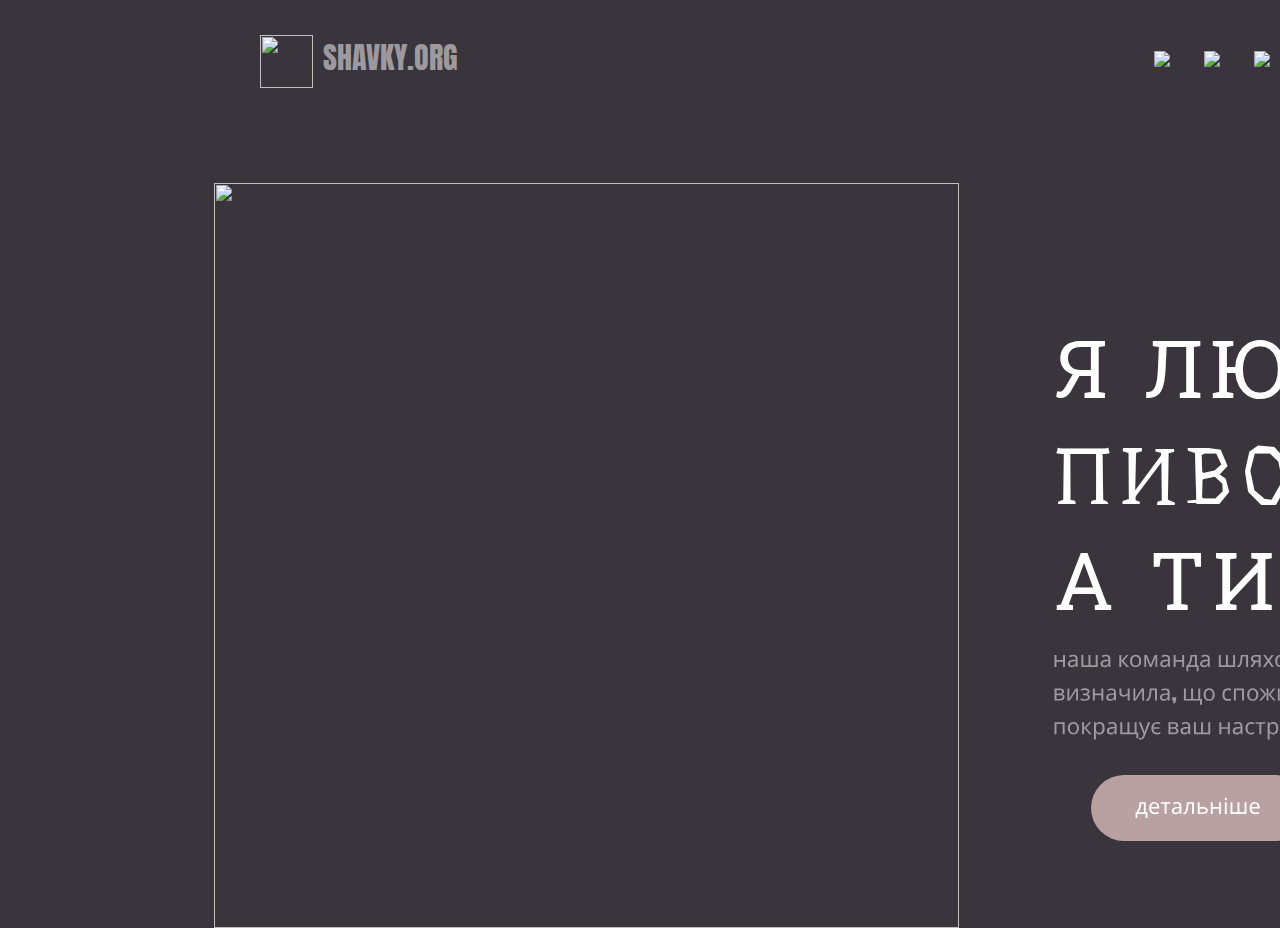
==== html/index.html @ 7ac3dccb "main, part-1 and fixes for header" ====
<!DOCTYPE html>
<html>
<head>
    <link rel="stylesheet" href="../css/index.css" />
    <title>Page Title</title>
</head>
<body>
    <header>
        <nav>
            <div class="logo">
                <img class="beer" src="../src/logo_beer.svg">
                <span class="text">shavky.org</span>
            </div>
			<ul>
				<li><a href="#"><img src="../src/головна.svg"></a></li>
				<li><a href="#"><img src="../src/пиво і страви.svg" ></a></li>
				<li><a href="#"><img src="../src/де купити.svg" style="height:13.5px"></a></li>
                <li><a href="#"><img src="../src/акції.svg" style="height:16px"></a></li>
			</ul>
		</nav>
	</header>

	<main>
        <div class="part-1">
            <img src="../src/Ellipse 1.png" alt="" class="ellipse">
            <img class="beer" src="../src/main_beer.svg">
            <h1>Я люблю <span>пиво</span><p style="margin:0"> а ти?</p></h1>
            <img class="text" src="../src/наша команда шляхом.svg">
            <a class="more" href="#"><img class="text2" src="../src/детальніше.svg" alt=""></a>
            </div>
        </div>
	</main>

	<footer>
		
	</footer>
</body>
</html>
---- css/index.css ----
@import url('https://fonts.googleapis.com/css2?family=Anton&display=swap');
@import url('https://fonts.googleapis.com/css2?family=Roboto+Slab&display=swap');
@import url('https://fonts.googleapis.com/css2?family=Underdog&display=swap');
body {
    background-color: #3A353D;
    margin: 0;
}

/*HEADER*/
nav {
    color:white;
    position: absolute;
    width: 1345.47px;
    height: 53px;
    left: 130px;
    top: 35px;
}
nav .logo .beer {
    position: absolute;
    width: 53px;
    height: 53px;
    left: 130px;
    top: 0px;
}
nav .logo .text {
    position: absolute;
    text-transform: uppercase;
    width: 135px;
    height: 45px;
    left: 193px;
    top: 0px;

    font-family: 'Anton';
    font-style: normal;
    font-weight: 400;
    font-size: 30px;
    line-height: 45px;

    color: rgba(255, 255, 255, 0.5);


}
nav ul {
    position: absolute;
    width: 506.47px;
    height: 24px;
    left: 969px;
    top: 0px;
}
nav ul li {
    display: inline;
    margin: 15px;
    text-transform: uppercase;

    color: #FFFFFF;
}
/*MAIN*/
.part-1 .beer{
    position: absolute;
    width: 745px;
    height: 745px;
    left: 214px;
    top: 183px;
}
.part-1 h1 {
    position: absolute;
    width: 477px;
    height: 303px;
    left: 1054px;
    top: 260px;

    font-family: 'Roboto Slab';
    font-style: normal;
    font-weight: 400;
    font-size: 80px;
    line-height: 106px;
    letter-spacing: 0.1em;
    text-transform: uppercase;
    color: #FFFFFF;
}
.part-1 h1 span {
    font-family: 'Underdog';
    font-style: normal;
    font-weight: 400;
    font-size: 80px;
    line-height: 92px;
    letter-spacing: 0.1em;
    text-transform: uppercase;
}
.part-1 .text {
    position: absolute;
    width: 461.58px;
    height: 94px;
    left: 1054px;
    top: 648px;
}
.part-1 .ellipse {
    width: 600px;
}
.part-1 .more {
    position: absolute;
    width: 218.44px;
    height: 66px;
    left: 1091.04px;
    top: 775px;
    background: #B9A1A1;
    border-radius: 35px;
}
.part-1 .more .text2 {
    position: relative;
    top: 34%;
    left: 20%;
}
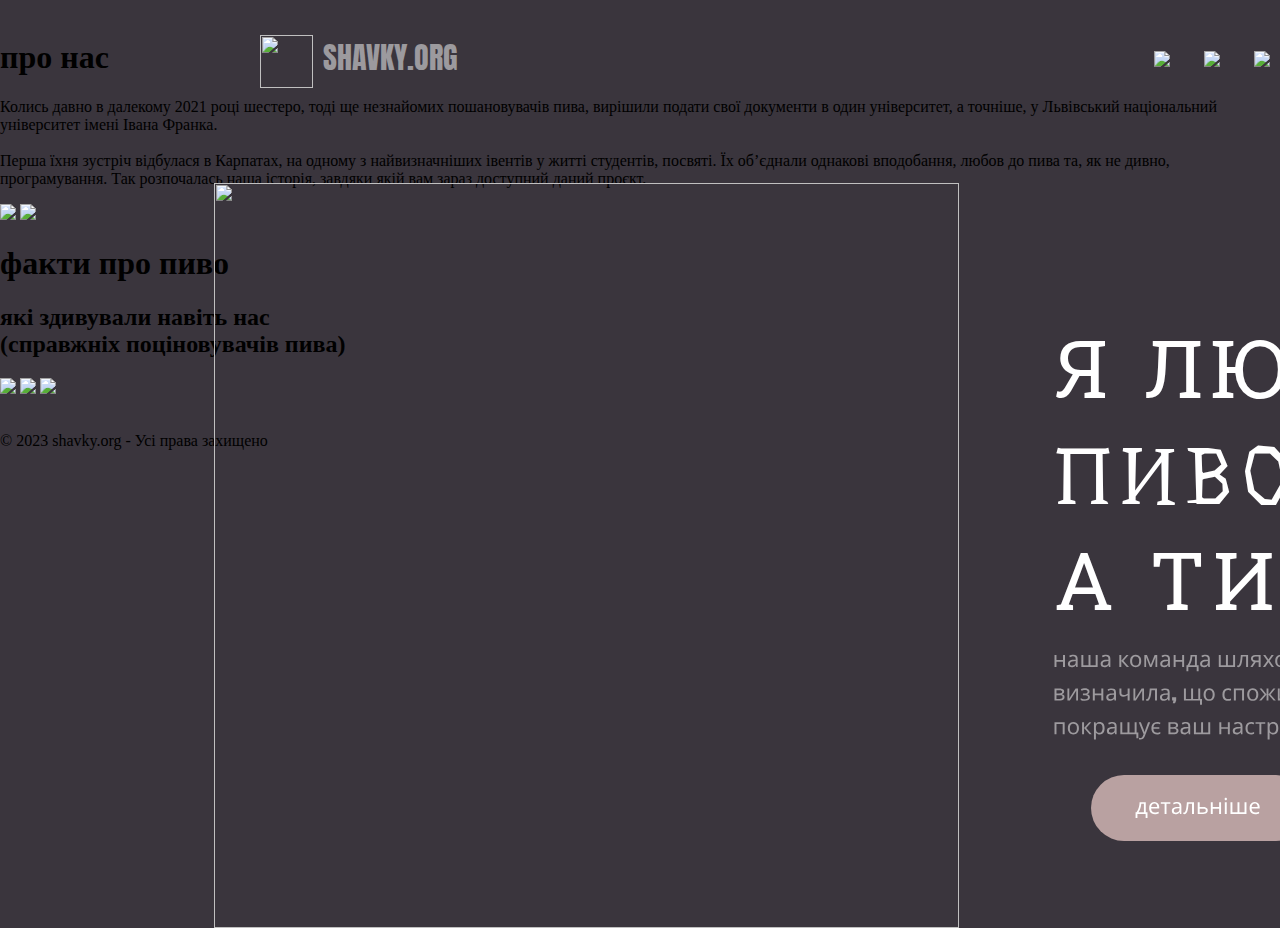
==== commit bfb43e70: "smooth more button" ====
--- a/html/index.html
+++ b/html/index.html
@@ -3,6 +3,31 @@
 <head>
     <link rel="stylesheet" href="../css/index.css" />
     <title>Page Title</title>
+    <script src="https://ajax.googleapis.com/ajax/libs/jquery/3.3.1/jquery.min.js"></script>
+    <script>
+    $(document).ready(function(){
+    $("a").on('click', function(event) {
+
+    
+        if (this.hash !== "") {
+        event.preventDefault();
+
+    
+        var hash = this.hash;
+
+    
+    
+        $('html, body').animate({
+            scrollTop: $(hash).offset().top
+        }, 800, function(){
+    
+    
+            window.location.hash = hash;
+        });
+        }
+    });
+    });
+    </script>
 </head>
 <body>
     <header>
@@ -13,7 +38,7 @@
             </div>
 			<ul>
 				<li><a href="#"><img src="../src/головна.svg"></a></li>
-				<li><a href="#"><img src="../src/пиво і страви.svg" ></a></li>
+				<li><a href="choose beer.html"><img src="../src/пиво і страви.svg" ></a></li>
 				<li><a href="#"><img src="../src/де купити.svg" style="height:13.5px"></a></li>
                 <li><a href="#"><img src="../src/акції.svg" style="height:16px"></a></li>
 			</ul>
@@ -26,13 +51,27 @@
             <img class="beer" src="../src/main_beer.svg">
             <h1>Я люблю <span>пиво</span><p style="margin:0"> а ти?</p></h1>
             <img class="text" src="../src/наша команда шляхом.svg">
-            <a class="more" href="#"><img class="text2" src="../src/детальніше.svg" alt=""></a>
-            </div>
+            <a class="more" href="#more-link"><img class="text2" src="../src/детальніше.svg" alt=""></a>
+        </div>
+        <div class="part-2">
+            <span class="text">
+                <h1>про нас</h1>
+                <p>Колись давно в далекому 2021 році шестеро, тоді ще незнайомих пошановувачів пива, вирішили подати свої документи в один університет, а точніше, у Львівський національний університет імені Івана Франка.<br/><br/>Перша їхня зустріч відбулася в Карпатах, на одному з найвизначніших івентів у житті студентів, посвяті. Їх об’єднали однакові вподобання, любов до пива та, як не дивно, програмування. Так розпочалась наша історія, завдяки якій вам зараз доступний даний проєкт.</p>
+            </span>
+            <img class="team" src="../src/фото команди.svg">
+            <img class="ellipse2" src="../src/Ellipse 2.png">
+        </div>
+        <div class="part-3">
+            <h1 id="more-link">факти про пиво</h1>
+            <h2>які здивували навіть нас<br/>(справжніх поціновувачів пива)</h2>
+            <img class="beer-up" src="../src/пиво зверху.svg">
+            <img class="text" src="../src/текст список.svg">
+            <img class="ellipse3" src="../src/Ellipse 3.png">
         </div>
 	</main>
-
 	<footer>
-		
+		<img class="youtube" src="../src/youtube.svg" alt="">
+        <p>© 2023 shavky.org - Усі права захищено</p>
 	</footer>
 </body>
 </html>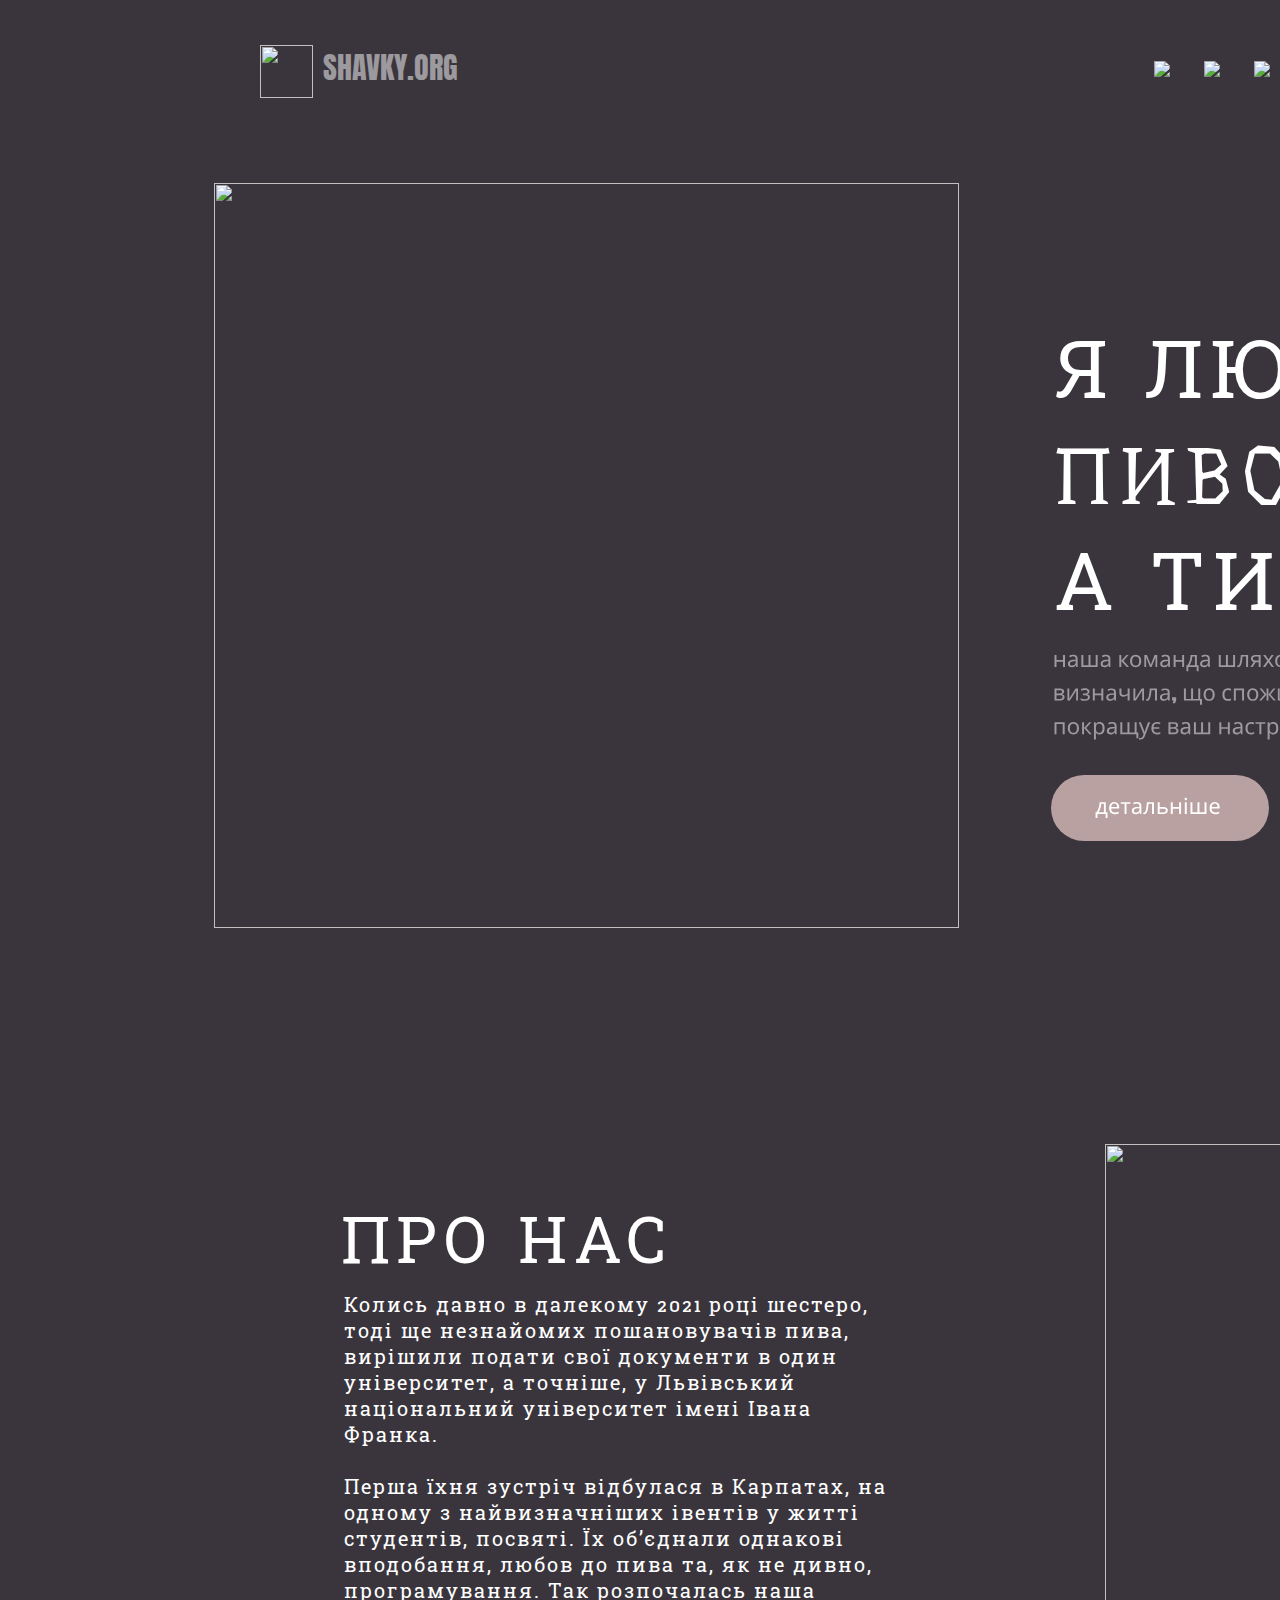
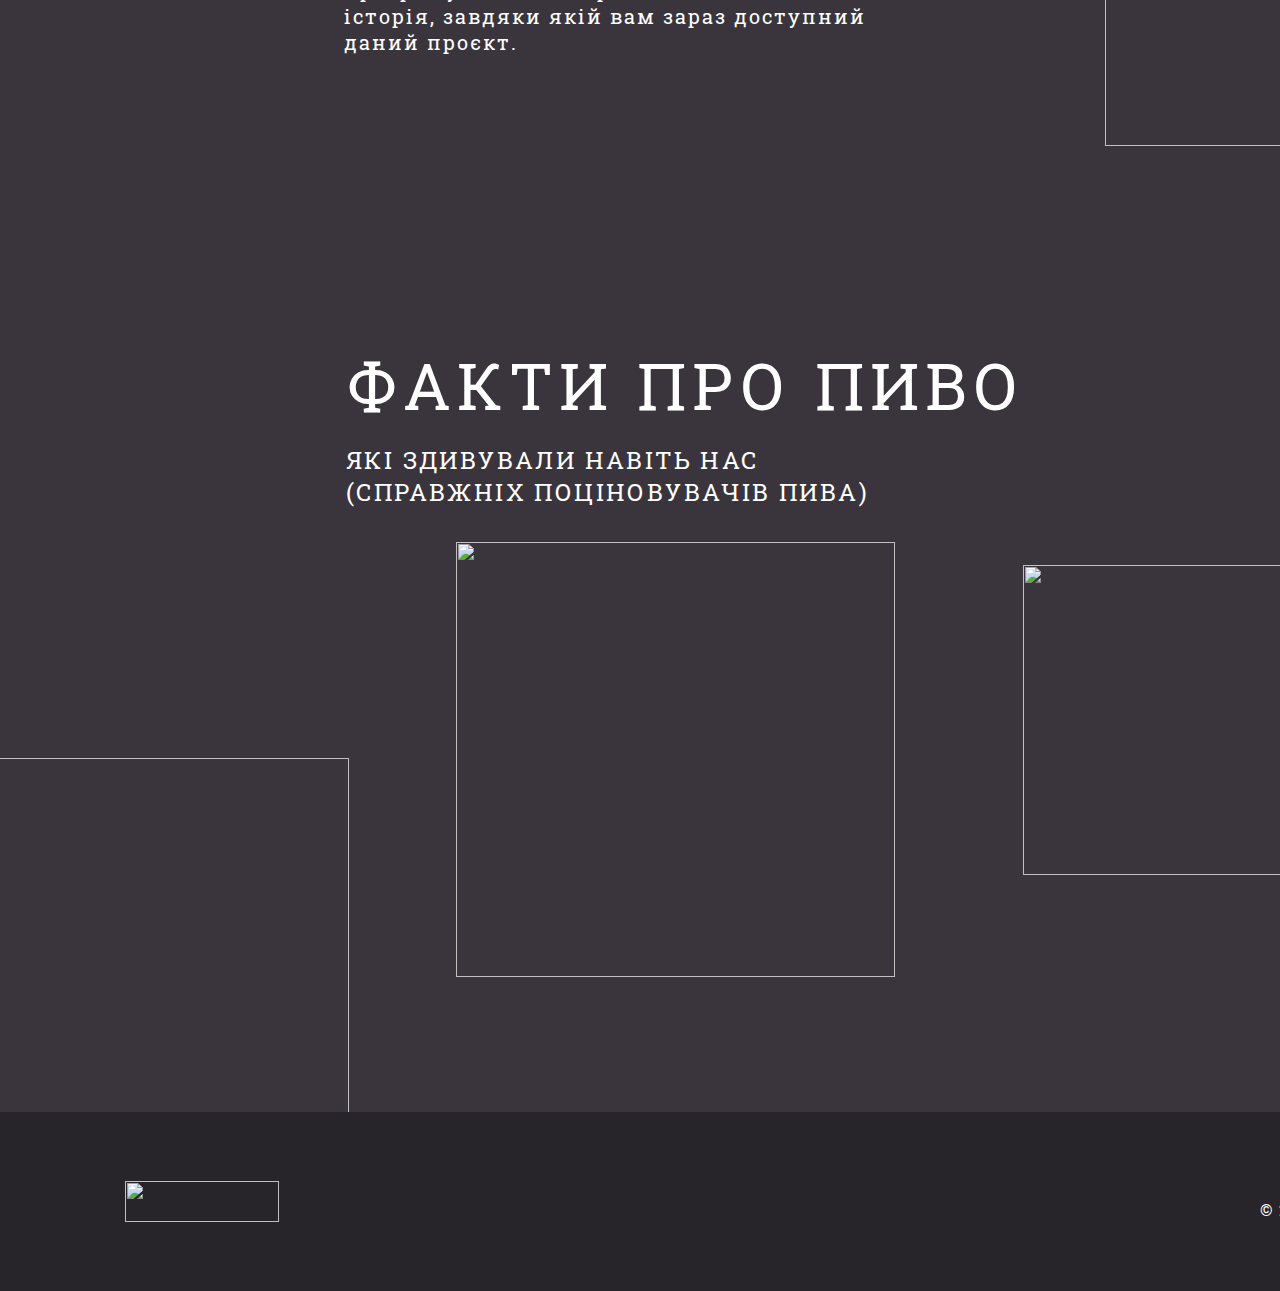
==== commit 9edff3c7: "the end of the demo" ====
--- a/html/index.html
+++ b/html/index.html
@@ -27,6 +27,9 @@
         }
     });
     });
+
+    
+
     </script>
 </head>
 <body>
@@ -38,7 +41,7 @@
             </div>
 			<ul>
 				<li><a href="#"><img src="../src/головна.svg"></a></li>
-				<li><a href="choose beer.html"><img src="../src/пиво і страви.svg" ></a></li>
+				<li><a href="choose.html"><img src="../src/пиво і страви.svg" ></a></li>
 				<li><a href="#"><img src="../src/де купити.svg" style="height:13.5px"></a></li>
                 <li><a href="#"><img src="../src/акції.svg" style="height:16px"></a></li>
 			</ul>
--- a/css/index.css
+++ b/css/index.css
@@ -1,6 +1,12 @@
 @import url('https://fonts.googleapis.com/css2?family=Anton&display=swap');
 @import url('https://fonts.googleapis.com/css2?family=Roboto+Slab&display=swap');
 @import url('https://fonts.googleapis.com/css2?family=Underdog&display=swap');
+html{
+    user-select: none;    
+}
+img {
+    pointer-events: none
+}
 body {
     background-color: #3A353D;
     margin: 0;
@@ -13,7 +19,7 @@
     width: 1345.47px;
     height: 53px;
     left: 130px;
-    top: 35px;
+    top: 45px;
 }
 nav .logo .beer {
     position: absolute;
@@ -101,7 +107,7 @@
     position: absolute;
     width: 218.44px;
     height: 66px;
-    left: 1091.04px;
+    left: 1051.04px;
     top: 775px;
     background: #B9A1A1;
     border-radius: 35px;
@@ -110,4 +116,155 @@
     position: relative;
     top: 34%;
     left: 20%;
+}
+
+
+
+.part-2 .text{
+    position: absolute;
+    width: 549px;
+    height: 501px;
+    left: 214px;
+    top: 1151px;
+}
+.part-2 .text h1{
+    position: absolute;
+    width: 500px;
+    height: 84px;
+    left: 43px;
+    top: 2px;
+
+    font-family: 'Roboto Slab';
+    font-style: normal;
+    font-weight: 400;
+    font-size: 64px;
+    line-height: 84px;
+    text-align: center;
+    letter-spacing: 0.1em;
+    text-transform: uppercase;
+
+    color: #FFFFFF;
+}
+.part-2 .text p{
+    position: absolute;
+    width: 549px;
+    height: 364px;
+    left: 130px;
+    top: 120px;
+
+    font-family: 'Roboto Slab';
+    font-style: normal;
+    font-weight: 400;
+    font-size: 20px;
+    line-height: 26px;
+    letter-spacing: 0.1em;
+    font-variant: small-caps;
+
+    color: #FFFFFF;
+}
+.part-2 .team{
+    position: absolute;
+    width: 494px;
+    height: 602px;
+    left: 1105px;
+    top: 1144px;
+}
+.part-2 .ellipse2{
+    position: absolute;
+    width: 233px;
+    left: 1673px;
+    top: 1009px;
+}
+
+
+
+.part-3 h1{
+    position: absolute;
+    width: 680px;
+    height: 84px;
+    left: 346px;
+    top: 1900px;
+
+    font-family: 'Roboto Slab';
+    font-style: normal;
+    font-weight: 400;
+    font-size: 64px;
+    line-height: 84px;
+    text-align: center;
+    letter-spacing: 0.1em;
+    text-transform: uppercase;
+
+    color: #FFFFFF;
+}
+.part-3 h2{
+    position: absolute;
+    width: 564px;
+    height: 64px;
+    left: 346px;
+    top: 2024px;
+
+    font-family: 'Roboto Slab';
+    font-style: normal;
+    font-weight: 400;
+    font-size: 24px;
+    line-height: 32px;
+    letter-spacing: 0.1em;
+    text-transform: uppercase;
+
+    color: #FFFFFF;
+}
+.part-3 .beer-up{
+    position: absolute;
+    width: 439px;
+    height: 435px;
+    left: 456px;
+    top: 2142px;
+}
+.part-3 .text{
+    position: absolute;
+    width: 537px;
+    height: 310px;
+    left: 1023px;
+    top: 2165px;
+}
+.part-3 .ellipse3{
+    position: absolute;
+    width: 719px;
+    height: 521px;
+    left: -369.63px;
+    top: 2358px;
+}
+footer{
+    position: absolute;
+    width: 100%;
+    height: 179px;
+    left: 0px;
+    top: 2712px;
+
+    background: #27242A;
+}
+footer .youtube{
+    position: absolute;
+    width: 154px;
+    height: 41px;
+    left: 125px;
+    top: 69px;
+}
+footer p{
+    position: absolute;
+    width: 417px;
+    height: 21px;
+    left: 1259px;
+    top: 71px;
+
+    font-family: 'Roboto Slab';
+    font-style: normal;
+    font-weight: 400;
+    font-size: 16px;
+    line-height: 21px;
+    text-align: center;
+    letter-spacing: 0.1em;
+    text-transform: uppercase;
+
+    color: #FFFFFF;
 }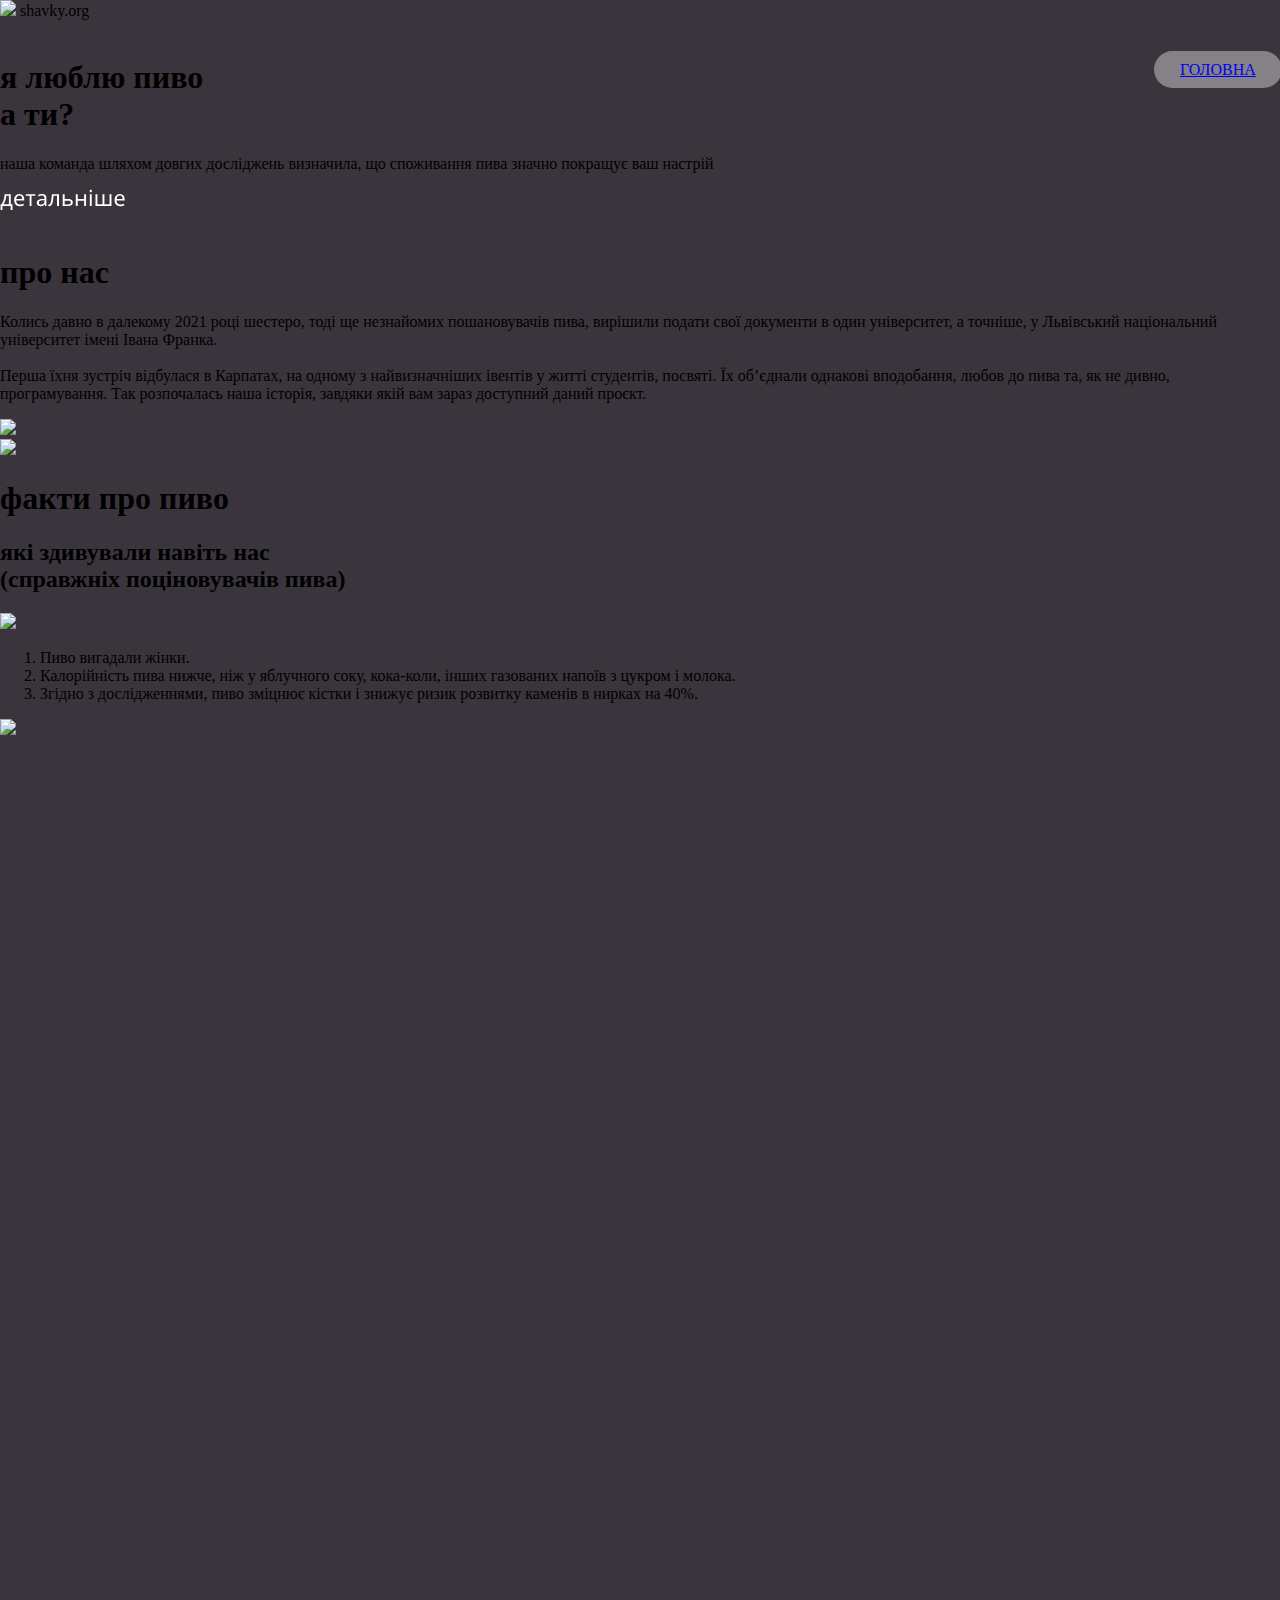
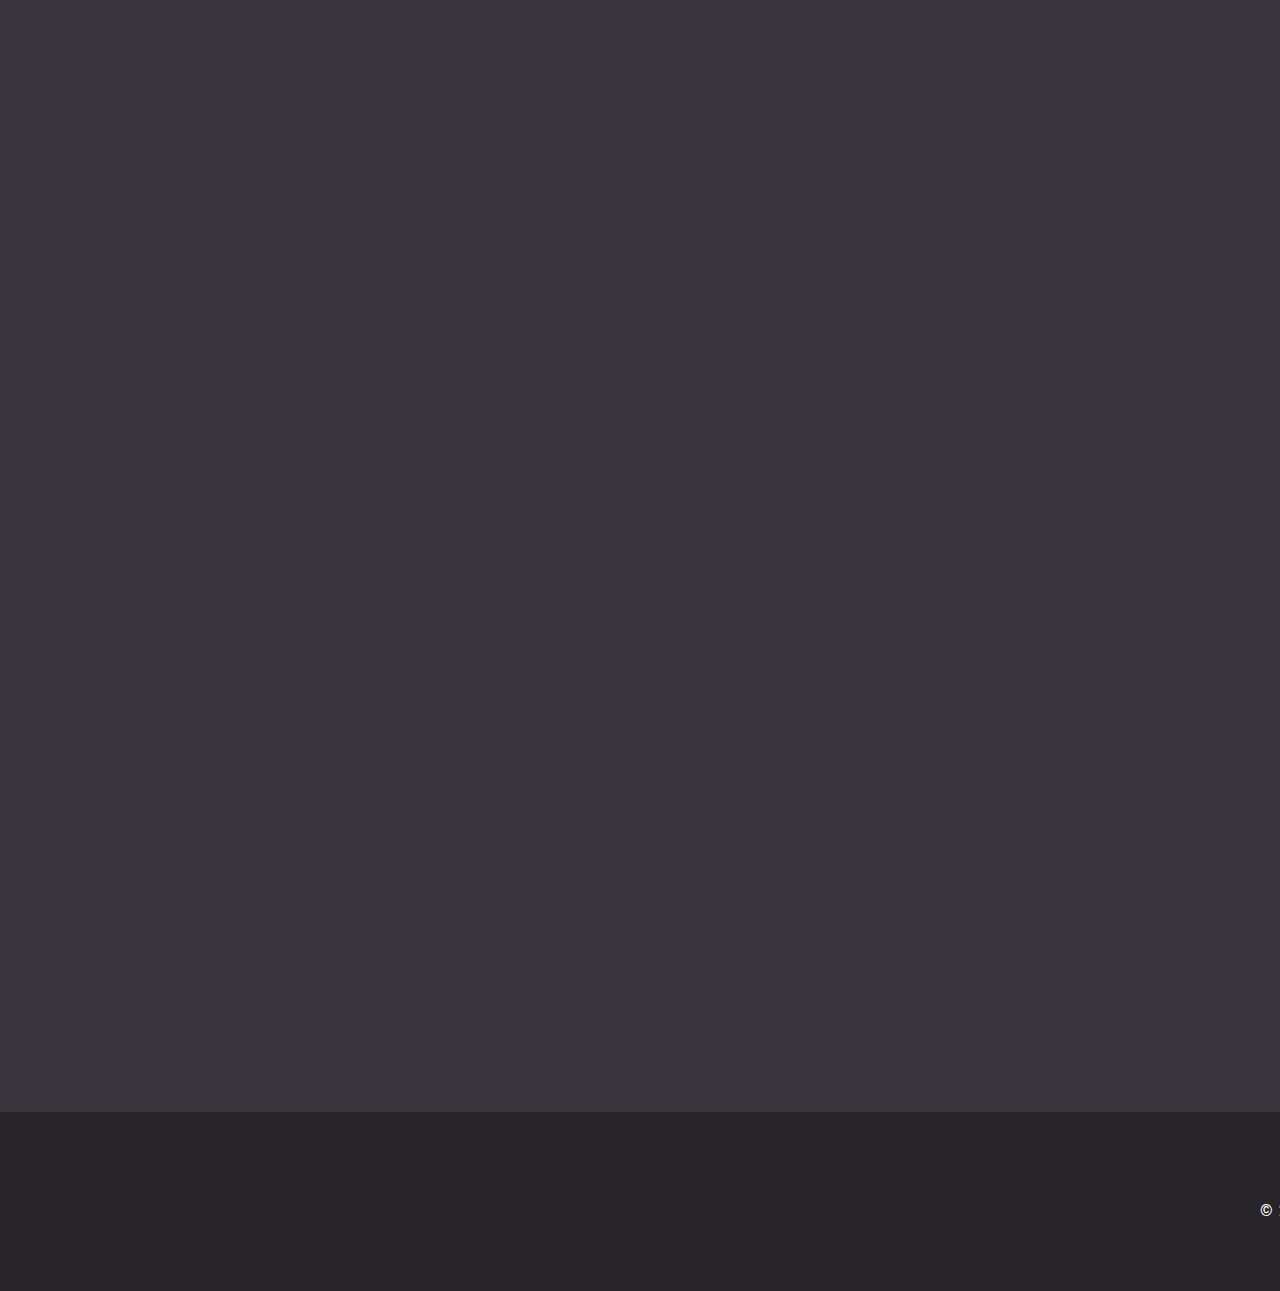
==== commit a3c2e5b2: "fix end" ====
--- a/html/index.html
+++ b/html/index.html
@@ -7,74 +7,85 @@
     <script>
     $(document).ready(function(){
     $("a").on('click', function(event) {
-
-    
         if (this.hash !== "") {
         event.preventDefault();
-
-    
         var hash = this.hash;
-
-    
-    
         $('html, body').animate({
             scrollTop: $(hash).offset().top
         }, 800, function(){
-    
-    
             window.location.hash = hash;
         });
         }
     });
     });
-
-    
-
     </script>
 </head>
 <body>
-    <header>
-        <nav>
+    <div id="part-1">
+        <header>
             <div class="logo">
                 <img class="beer" src="../src/logo_beer.svg">
                 <span class="text">shavky.org</span>
             </div>
-			<ul>
-				<li><a href="#"><img src="../src/головна.svg"></a></li>
-				<li><a href="choose.html"><img src="../src/пиво і страви.svg" ></a></li>
-				<li><a href="#"><img src="../src/де купити.svg" style="height:13.5px"></a></li>
-                <li><a href="#"><img src="../src/акції.svg" style="height:16px"></a></li>
-			</ul>
-		</nav>
-	</header>
-
-	<main>
-        <div class="part-1">
-            <img src="../src/Ellipse 1.png" alt="" class="ellipse">
-            <img class="beer" src="../src/main_beer.svg">
-            <h1>Я люблю <span>пиво</span><p style="margin:0"> а ти?</p></h1>
-            <img class="text" src="../src/наша команда шляхом.svg">
-            <a class="more" href="#more-link"><img class="text2" src="../src/детальніше.svg" alt=""></a>
+            <nav>
+            <ul>
+                <li><a href="#" style="background: rgba(217, 217, 217, 0.47);
+                    border-radius: 40px;padding: 10px 26px 10px 26px;">головна</a></li>
+                <li><a href="choose.html">пиво і страви</a></li>
+                <li><a href="#">де купити</a></li>
+            </ul>
+            </nav>
+        </header>
+        <div class="content">
+            <div class="left">
+                <img src="../src/main_beer.svg" alt="">
+            </div>
+            <div class="right">
+                <h1>я люблю <span>пиво</span><br/> а ти?</h1>
+                <p>наша команда шляхом довгих досліджень визначила, що споживання пива значно покращує ваш настрій</p>
+                <a href="#more-link"><img class="text2" src="../src/детальніше.svg" alt=""></a>
+            </div>
         </div>
-        <div class="part-2">
-            <span class="text">
+        <img src="../src/Ellipse 1.png" alt="" class="ellipse">
+    </div>
+    <div id="part-2">
+        <div class="content">
+            <div class="left">
                 <h1>про нас</h1>
                 <p>Колись давно в далекому 2021 році шестеро, тоді ще незнайомих пошановувачів пива, вирішили подати свої документи в один університет, а точніше, у Львівський національний університет імені Івана Франка.<br/><br/>Перша їхня зустріч відбулася в Карпатах, на одному з найвизначніших івентів у житті студентів, посвяті. Їх об’єднали однакові вподобання, любов до пива та, як не дивно, програмування. Так розпочалась наша історія, завдяки якій вам зараз доступний даний проєкт.</p>
-            </span>
-            <img class="team" src="../src/фото команди.svg">
-            <img class="ellipse2" src="../src/Ellipse 2.png">
+            </div>
+            <div class="right">
+                <!-- проти бешти -->
+                <!-- <div class="hide"></div> -->
+                <img src="../src/фото команди.svg">
+            </div>
         </div>
-        <div class="part-3">
+        <img class="ellipse" src="../src/Ellipse 2.png">
+    </div>
+    <div id="part-3">
+        <div class="title">
             <h1 id="more-link">факти про пиво</h1>
             <h2>які здивували навіть нас<br/>(справжніх поціновувачів пива)</h2>
-            <img class="beer-up" src="../src/пиво зверху.svg">
-            <img class="text" src="../src/текст список.svg">
-            <img class="ellipse3" src="../src/Ellipse 3.png">
         </div>
-	</main>
-	<footer>
-		<img class="youtube" src="../src/youtube.svg" alt="">
-        <p>© 2023 shavky.org - Усі права захищено</p>
+        <div class="content">
+            <div class="left">
+                <img src="../src/пиво зверху.svg">
+            </div>
+            <div class="right">
+                <ol type="1">
+                    <li>Пиво вигадали жінки.</li>
+                    <li>Калорійність пива нижче, ніж у яблучного соку, кока-коли, інших газованих напоїв з цукром і молока.</li>
+                    <li>Згідно з дослідженнями, пиво зміцнює кістки і знижує ризик розвитку каменів в нирках на 40%.</li>
+                </ol>
+            </div>
+        </div>
+        <img class="ellipse" src="../src/Ellipse 3.png">
+    </div>
+    <footer>
+        <div class="content">
+		    <img src="../src/youtube.svg" alt="">
+            <p>© 2023 shavky.org - Усі права захищено</p>
+        </div>
 	</footer>
 </body>
 </html>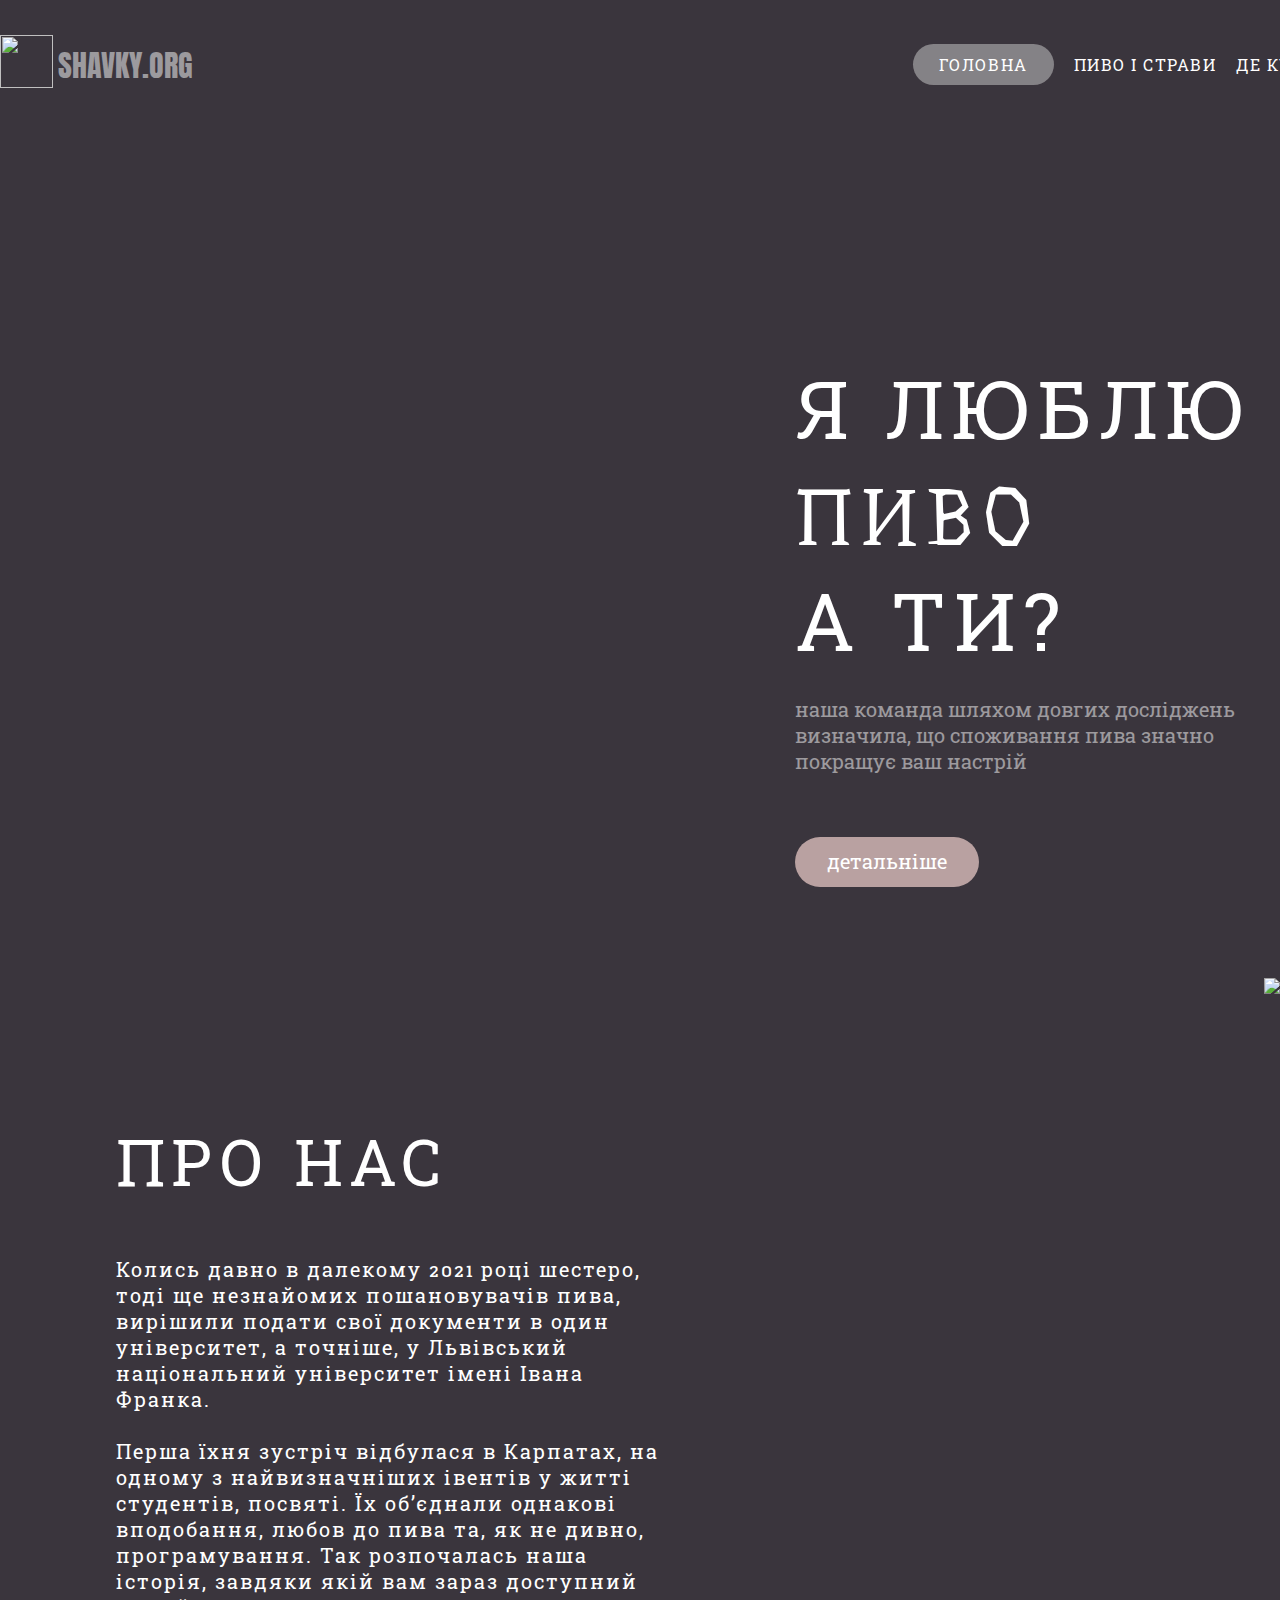
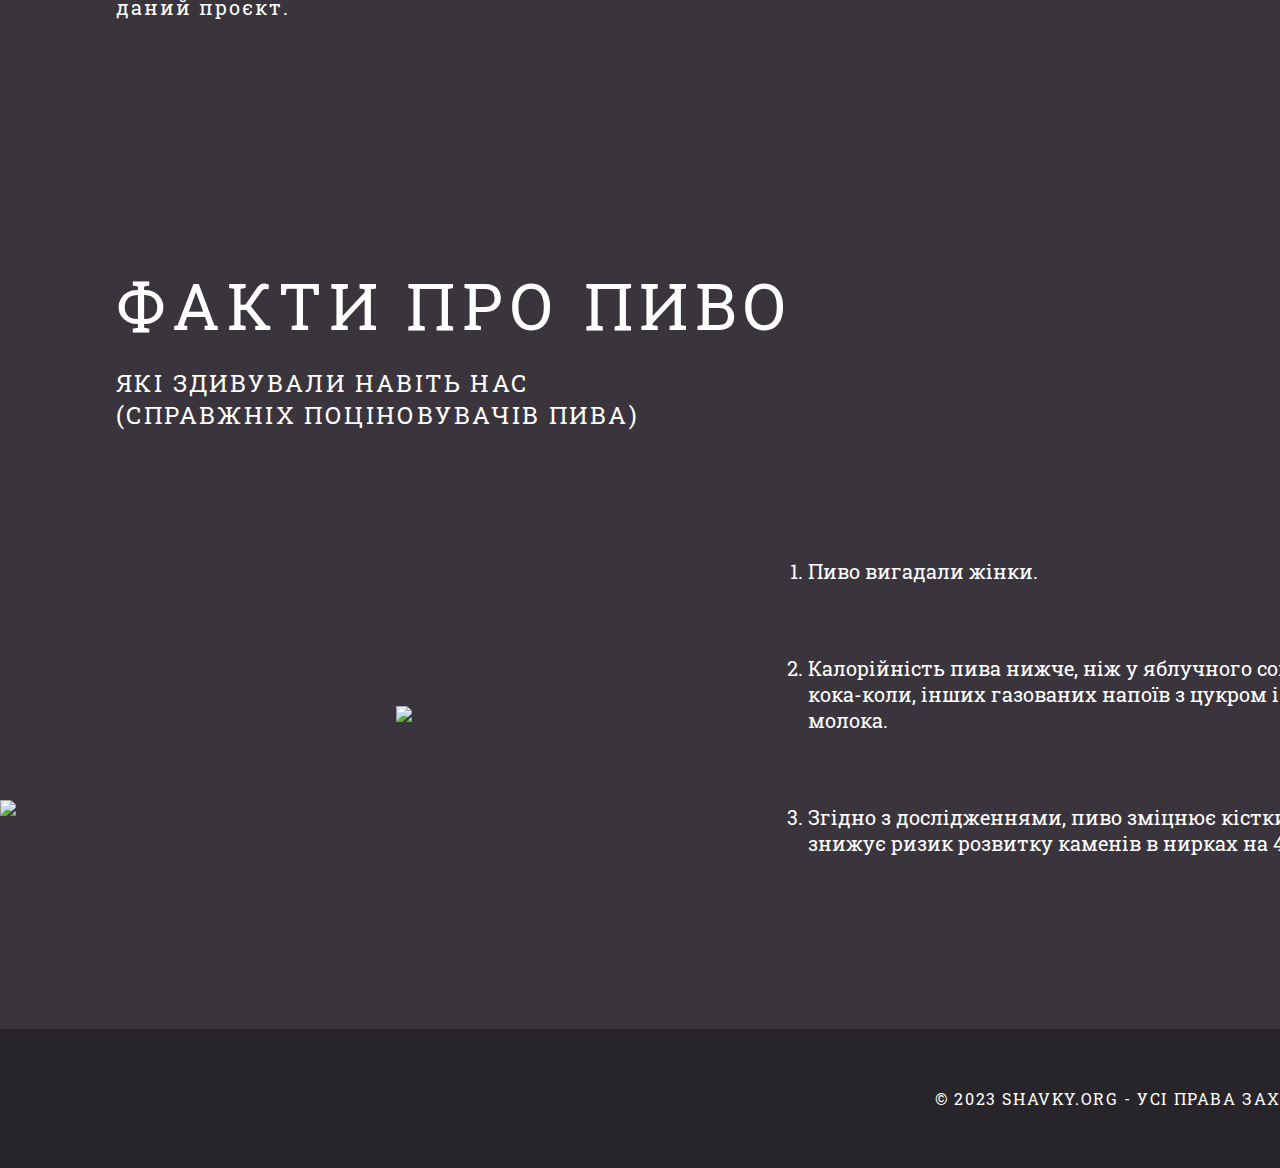
==== commit 85fc831c: "small fix index.html" ====
--- a/html/index.html
+++ b/html/index.html
@@ -43,7 +43,7 @@
             <div class="right">
                 <h1>я люблю <span>пиво</span><br/> а ти?</h1>
                 <p>наша команда шляхом довгих досліджень визначила, що споживання пива значно покращує ваш настрій</p>
-                <a href="#more-link"><img class="text2" src="../src/детальніше.svg" alt=""></a>
+                <a id="link_to" href="#more-link">детальніше</a>
             </div>
         </div>
         <img src="../src/Ellipse 1.png" alt="" class="ellipse">
--- a/css/index.css
+++ b/css/index.css
@@ -11,70 +11,82 @@
     background-color: #3A353D;
     margin: 0;
 }
-
-/*HEADER*/
-nav {
-    color:white;
-    position: absolute;
-    width: 1345.47px;
-    height: 53px;
-    left: 130px;
-    top: 45px;
-}
-nav .logo .beer {
-    position: absolute;
+* {
+    margin: 0;
+    padding: 0;
+    transition: 0.2s;
+}
+a{
+    text-decoration:none;
+    color: #FFFFFF;
+}
+
+
+#part-1{
+    width: 100%;
+}
+header{
+    display: flex;
+    justify-content: space-between;
+    padding-top: 35px;
+    width:1345px;
+    margin: auto;
+}
+header .beer{
     width: 53px;
     height: 53px;
-    left: 130px;
-    top: 0px;
-}
-nav .logo .text {
-    position: absolute;
-    text-transform: uppercase;
-    width: 135px;
-    height: 45px;
-    left: 193px;
-    top: 0px;
-
+}
+header .logo{
+    display: flex;
+    align-items: flex-end;
+}
+header .text{
+    text-transform: uppercase;
     font-family: 'Anton';
     font-style: normal;
     font-weight: 400;
     font-size: 30px;
     line-height: 45px;
-
+    padding-left: 5px;
     color: rgba(255, 255, 255, 0.5);
-
-
-}
-nav ul {
+}
+header nav{
+    display: flex;
+    align-items: center;
+}
+header ul{
+    display: flex;
+    list-style: none;
+    font-family: 'Roboto Slab';
+    font-style: normal;
+    font-weight: 400;
+    font-size: 16px;
+    line-height: 21px;
+    letter-spacing: 0.095em;
+    text-transform: uppercase;
+}
+header li{
+    margin-left: 20px;
+    margin-top: 5px;
+}
+#part-1 .ellipse{
     position: absolute;
-    width: 506.47px;
-    height: 24px;
-    left: 969px;
-    top: 0px;
-}
-nav ul li {
-    display: inline;
-    margin: 15px;
-    text-transform: uppercase;
-
-    color: #FFFFFF;
-}
-/*MAIN*/
-.part-1 .beer{
-    position: absolute;
-    width: 745px;
-    height: 745px;
-    left: 214px;
-    top: 183px;
-}
-.part-1 h1 {
-    position: absolute;
+    top:0%;
+    z-index: -1;
+}
+#part-1 .content{
+    display:flex;
+    justify-content: space-between;
+    margin: auto;
+    width: 1345px;
+    padding-top: 95px;
+}
+#part-1 .content .right{
     width: 477px;
-    height: 303px;
-    left: 1054px;
-    top: 260px;
-
+    padding-top: 172px;
+    padding-right: 73px;
+}
+#part-1 .content h1{
     font-family: 'Roboto Slab';
     font-style: normal;
     font-weight: 400;
@@ -83,8 +95,9 @@
     letter-spacing: 0.1em;
     text-transform: uppercase;
     color: #FFFFFF;
-}
-.part-1 h1 span {
+    padding-bottom: 23px;
+}
+#part-1 .content span{
     font-family: 'Underdog';
     font-style: normal;
     font-weight: 400;
@@ -93,116 +106,116 @@
     letter-spacing: 0.1em;
     text-transform: uppercase;
 }
-.part-1 .text {
-    position: absolute;
-    width: 461.58px;
-    height: 94px;
-    left: 1054px;
-    top: 648px;
-}
-.part-1 .ellipse {
-    width: 600px;
-}
-.part-1 .more {
-    position: absolute;
-    width: 218.44px;
-    height: 66px;
-    left: 1051.04px;
-    top: 775px;
+#part-1 .content p{
+    font-family: 'Roboto Slab';
+    font-style: normal;
+    font-size: 20px;
+    line-height: 26px;
+    padding-bottom: 73px;
+    color: #FFFFFF;
+    opacity: 0.5;
+}
+
+#part-1 .content a{
     background: #B9A1A1;
     border-radius: 35px;
-}
-.part-1 .more .text2 {
-    position: relative;
-    top: 34%;
-    left: 20%;
-}
-
-
-
-.part-2 .text{
+    padding: 11px 32px 13px 32px;
+    margin-top: 71px;
+    font-family: 'Roboto Slab';
+    font-style: normal;
+    font-weight: 400;
+    font-size: 20px;
+    line-height: 29px;
+    text-align: center;
+    color: #FFFFFF;
+}
+
+#part-2 .ellipse{
     position: absolute;
+    right: 0%;
+    top: 978px;
+    z-index: -1;
+}
+#part-2 .content{
+    display:flex;
+    justify-content: space-between;
+    margin: auto;
+    width: 1345px;
+    padding-top: 243px;
+} 
+
+#part-2 .content .left{
     width: 549px;
-    height: 501px;
-    left: 214px;
-    top: 1151px;
-}
-.part-2 .text h1{
-    position: absolute;
-    width: 500px;
-    height: 84px;
-    left: 43px;
-    top: 2px;
-
+    padding-right: 73px;
+    padding-left: 116px;
+}
+#part-2 .content .left h1{
     font-family: 'Roboto Slab';
     font-style: normal;
     font-weight: 400;
     font-size: 64px;
     line-height: 84px;
-    text-align: center;
-    letter-spacing: 0.1em;
-    text-transform: uppercase;
-
-    color: #FFFFFF;
-}
-.part-2 .text p{
+    padding-bottom: 53px;
+    letter-spacing: 0.1em;
+    text-transform: uppercase;
+
+    color: #FFFFFF;
+
+}
+#part-2 .content .left p{
+    font-family: 'Roboto Slab';
+    font-style: normal;
+    font-weight: 400;
+    font-size: 20px;
+    line-height: 26px;
+    letter-spacing: 0.1em;
+    font-variant: small-caps;
+
+    color: #FFFFFF;
+}
+
+/* #part-2 .content .right .hide{
+    cursor: pointer;
+    position: absolute; 
+    background: black;
+    width: 100%;
+    top: 30%;
+    width: 43px;
+    height: 34px;
+} */
+
+#part-3{
+    display:flex;
+    margin: auto;
+    width: 1345px;
+    padding-top: 243px;
+    flex-direction: column;
+}
+#part-3 .ellipse{
     position: absolute;
-    width: 549px;
-    height: 364px;
-    left: 130px;
-    top: 120px;
-
-    font-family: 'Roboto Slab';
-    font-style: normal;
-    font-weight: 400;
-    font-size: 20px;
-    line-height: 26px;
-    letter-spacing: 0.1em;
-    font-variant: small-caps;
-
-    color: #FFFFFF;
-}
-.part-2 .team{
-    position: absolute;
-    width: 494px;
-    height: 602px;
-    left: 1105px;
-    top: 1144px;
-}
-.part-2 .ellipse2{
-    position: absolute;
-    width: 233px;
-    left: 1673px;
-    top: 1009px;
-}
-
-
-
-.part-3 h1{
-    position: absolute;
-    width: 680px;
-    height: 84px;
-    left: 346px;
-    top: 1900px;
-
+    left: 0%;
+    top:2400px;
+    z-index: -1;
+}
+#part-3 .title{
+    margin: auto;
+    width: 1345px;
+    padding-left: 116px;
+    line-height: 20px;
+}
+#part-3 .title h1{
     font-family: 'Roboto Slab';
     font-style: normal;
     font-weight: 400;
     font-size: 64px;
     line-height: 84px;
-    text-align: center;
-    letter-spacing: 0.1em;
-    text-transform: uppercase;
-
-    color: #FFFFFF;
-}
-.part-3 h2{
-    position: absolute;
-    width: 564px;
-    height: 64px;
-    left: 346px;
-    top: 2024px;
-
+    padding-bottom: 20px;
+    letter-spacing: 0.1em;
+    text-transform: uppercase;
+
+    color: #FFFFFF;
+}
+#part-3 .title h2{
     font-family: 'Roboto Slab';
     font-style: normal;
     font-weight: 400;
@@ -210,53 +223,48 @@
     line-height: 32px;
     letter-spacing: 0.1em;
     text-transform: uppercase;
-
-    color: #FFFFFF;
-}
-.part-3 .beer-up{
-    position: absolute;
-    width: 439px;
-    height: 435px;
-    left: 456px;
-    top: 2142px;
-}
-.part-3 .text{
-    position: absolute;
+    padding-bottom: 74px;
+    color: #FFFFFF;
+
+}
+#part-3 .content{
+    display:flex;
+    margin: auto;
+    width: 1345px;
+    
+} 
+#part-3 .content .left{
+    margin: auto;
+}
+#part-3 .content .right{
+    padding-top: 53px;
     width: 537px;
-    height: 310px;
-    left: 1023px;
-    top: 2165px;
-}
-.part-3 .ellipse3{
-    position: absolute;
-    width: 719px;
-    height: 521px;
-    left: -369.63px;
-    top: 2358px;
-}
+}
+#part-3 .content .right li{
+    padding-bottom: 71px;
+    font-family: 'Roboto Slab';
+    font-style: normal;
+    font-weight: 400;
+    font-size: 20px;
+    line-height: 26px;
+
+    color: #FFFFFF;
+}
+
+
 footer{
-    position: absolute;
-    width: 100%;
-    height: 179px;
-    left: 0px;
-    top: 2712px;
-
     background: #27242A;
-}
-footer .youtube{
-    position: absolute;
-    width: 154px;
-    height: 41px;
-    left: 125px;
-    top: 69px;
-}
-footer p{
-    position: absolute;
-    width: 417px;
-    height: 21px;
-    left: 1259px;
-    top: 71px;
-
+    margin-top: 102px;
+}
+footer .content{
+    display: flex;
+    justify-content: space-between;
+    margin: auto;
+    padding-top: 59px;
+    padding-bottom: 59px;
+    width: 1350px;
+}
+footer .content p{
     font-family: 'Roboto Slab';
     font-style: normal;
     font-weight: 400;
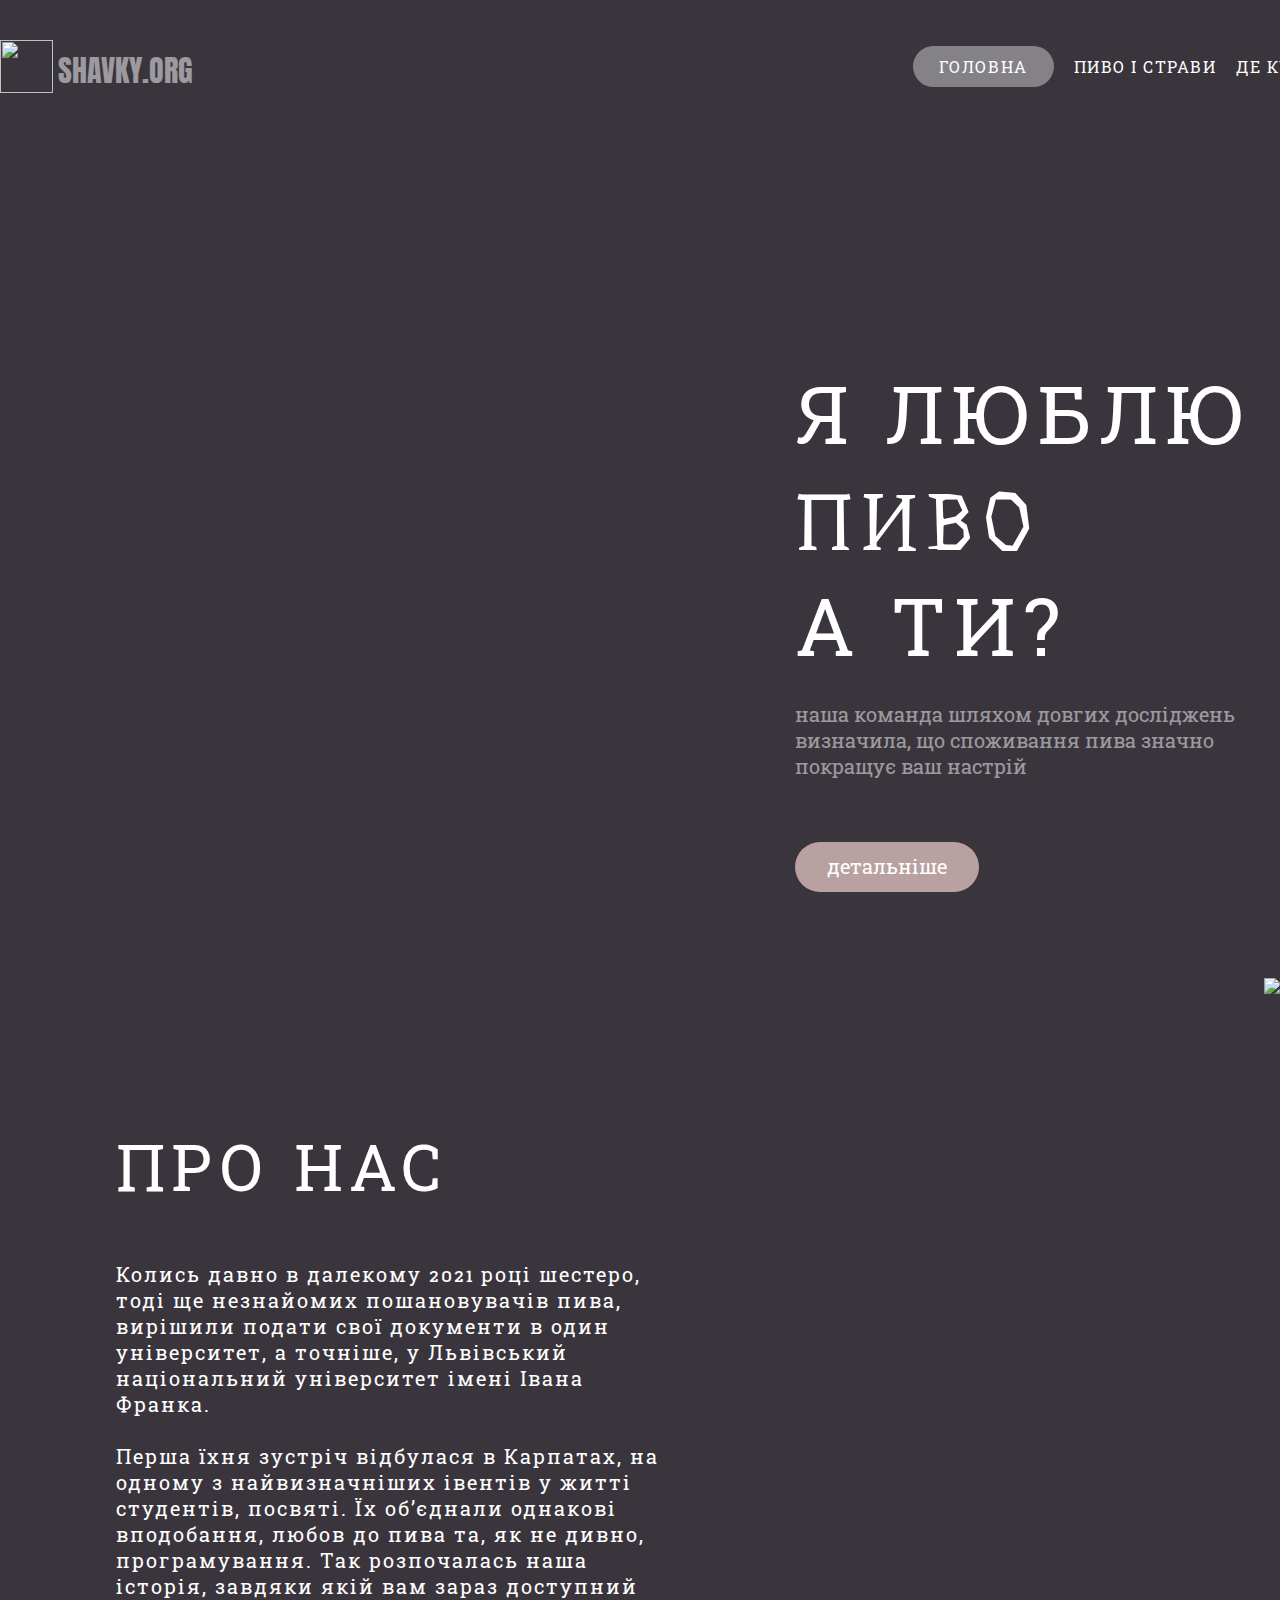
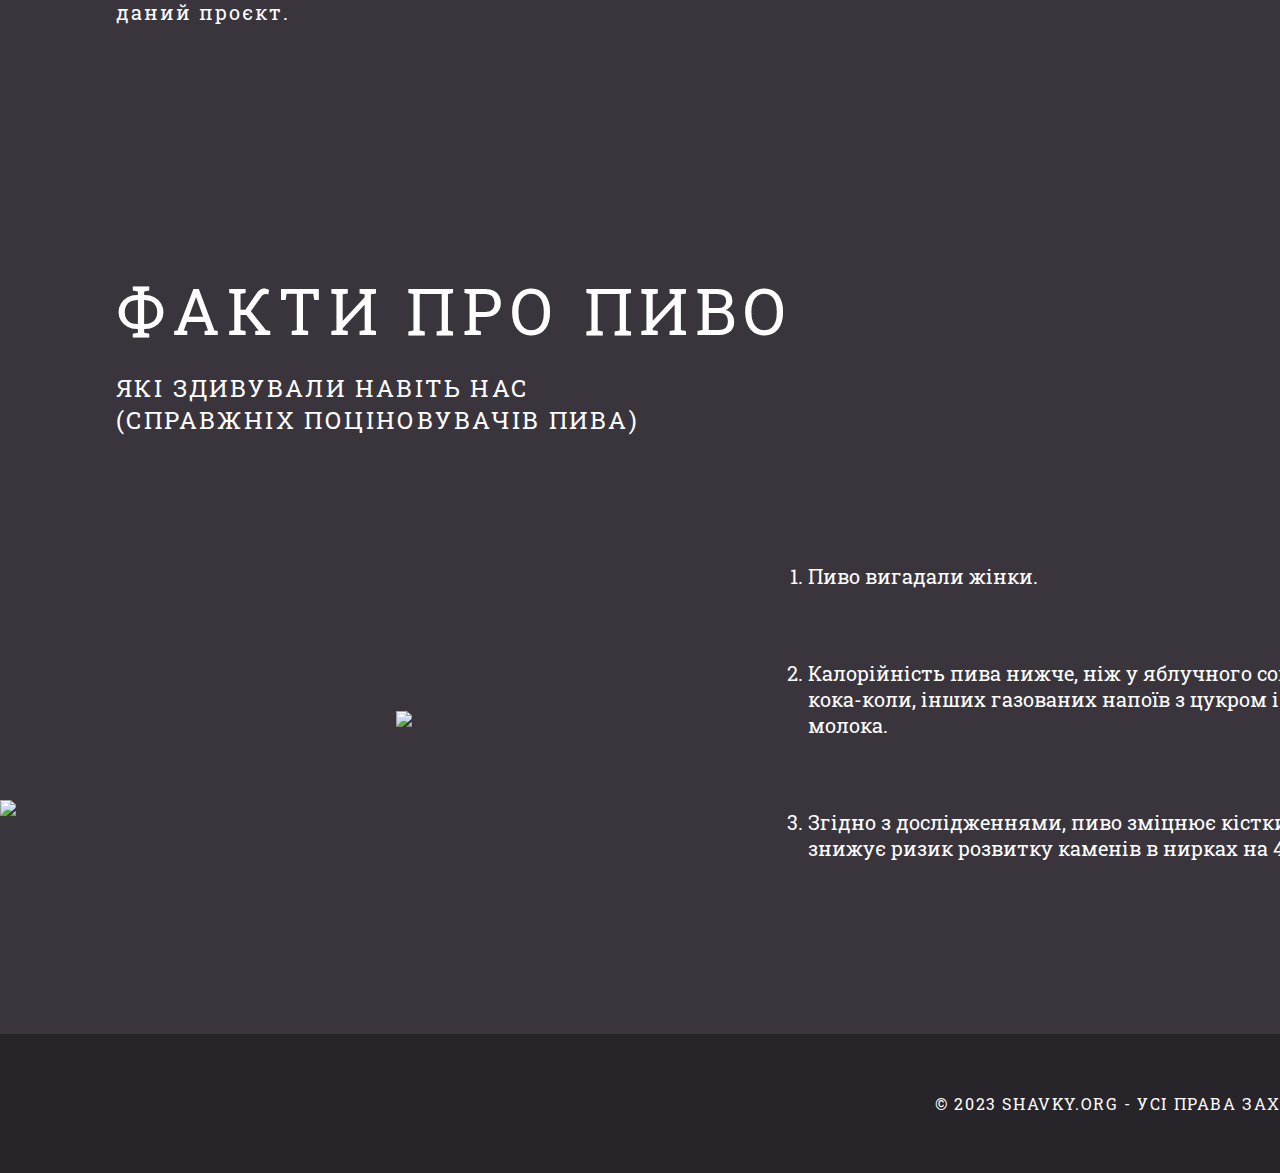
==== commit d78de068: "animations!!, where buy start, choose dish" ====
--- a/html/index.html
+++ b/html/index.html
@@ -2,7 +2,8 @@
 <html>
 <head>
     <link rel="stylesheet" href="../css/index.css" />
-    <title>Page Title</title>
+    <title>ГОЛОВНА | shavky.org</title>
+    <link rel = "icon" href = "../src/logos.ico" type = "image/x-icon">
     <script src="https://ajax.googleapis.com/ajax/libs/jquery/3.3.1/jquery.min.js"></script>
     <script>
     $(document).ready(function(){
@@ -32,7 +33,7 @@
                 <li><a href="#" style="background: rgba(217, 217, 217, 0.47);
                     border-radius: 40px;padding: 10px 26px 10px 26px;">головна</a></li>
                 <li><a href="choose.html">пиво і страви</a></li>
-                <li><a href="#">де купити</a></li>
+                <li><a href="where buy.html">де купити</a></li>
             </ul>
             </nav>
         </header>
--- a/css/index.css
+++ b/css/index.css
@@ -1,8 +1,42 @@
 @import url('https://fonts.googleapis.com/css2?family=Anton&display=swap');
 @import url('https://fonts.googleapis.com/css2?family=Roboto+Slab&display=swap');
 @import url('https://fonts.googleapis.com/css2?family=Underdog&display=swap');
+@keyframes slideInFromLeft {
+    0% {
+      transform: translateX(-100%);
+      opacity: 0;
+    }
+    100% {
+      transform: translateX(0);
+      opacity: 100%;
+    }
+}
+@keyframes slideInFromRight {
+    0% {
+      transform: translateX(100%);
+      opacity: 0;
+    }
+    100% {
+      transform: translateX(0);
+      opacity: 100%;
+    }
+}
+@keyframes slideInFromBottom{
+    0% {
+        transform: translateY(100%);
+        opacity: 0;
+      }
+      100% {
+        transform: translateY(0);
+        opacity: 100%;
+      }
+}
+
+
 html{
     user-select: none;    
+    overflow-x: hidden;   
+
 }
 img {
     pointer-events: none
@@ -39,6 +73,7 @@
 header .logo{
     display: flex;
     align-items: flex-end;
+    margin-top: 5px;
 }
 header .text{
     text-transform: uppercase;
@@ -73,6 +108,8 @@
     position: absolute;
     top:0%;
     z-index: -1;
+    animation: 1s ease 0s 1 slideInFromLeft;
+
 }
 #part-1 .content{
     display:flex;
@@ -80,6 +117,9 @@
     margin: auto;
     width: 1345px;
     padding-top: 95px;
+}
+#part-1 .content .left{
+    animation: 0.7s ease 0s 1 slideInFromBottom;
 }
 #part-1 .content .right{
     width: 477px;
@@ -135,6 +175,7 @@
     right: 0%;
     top: 978px;
     z-index: -1;
+    animation: 1s ease 0s 1 slideInFromRight;
 }
 #part-2 .content{
     display:flex;
